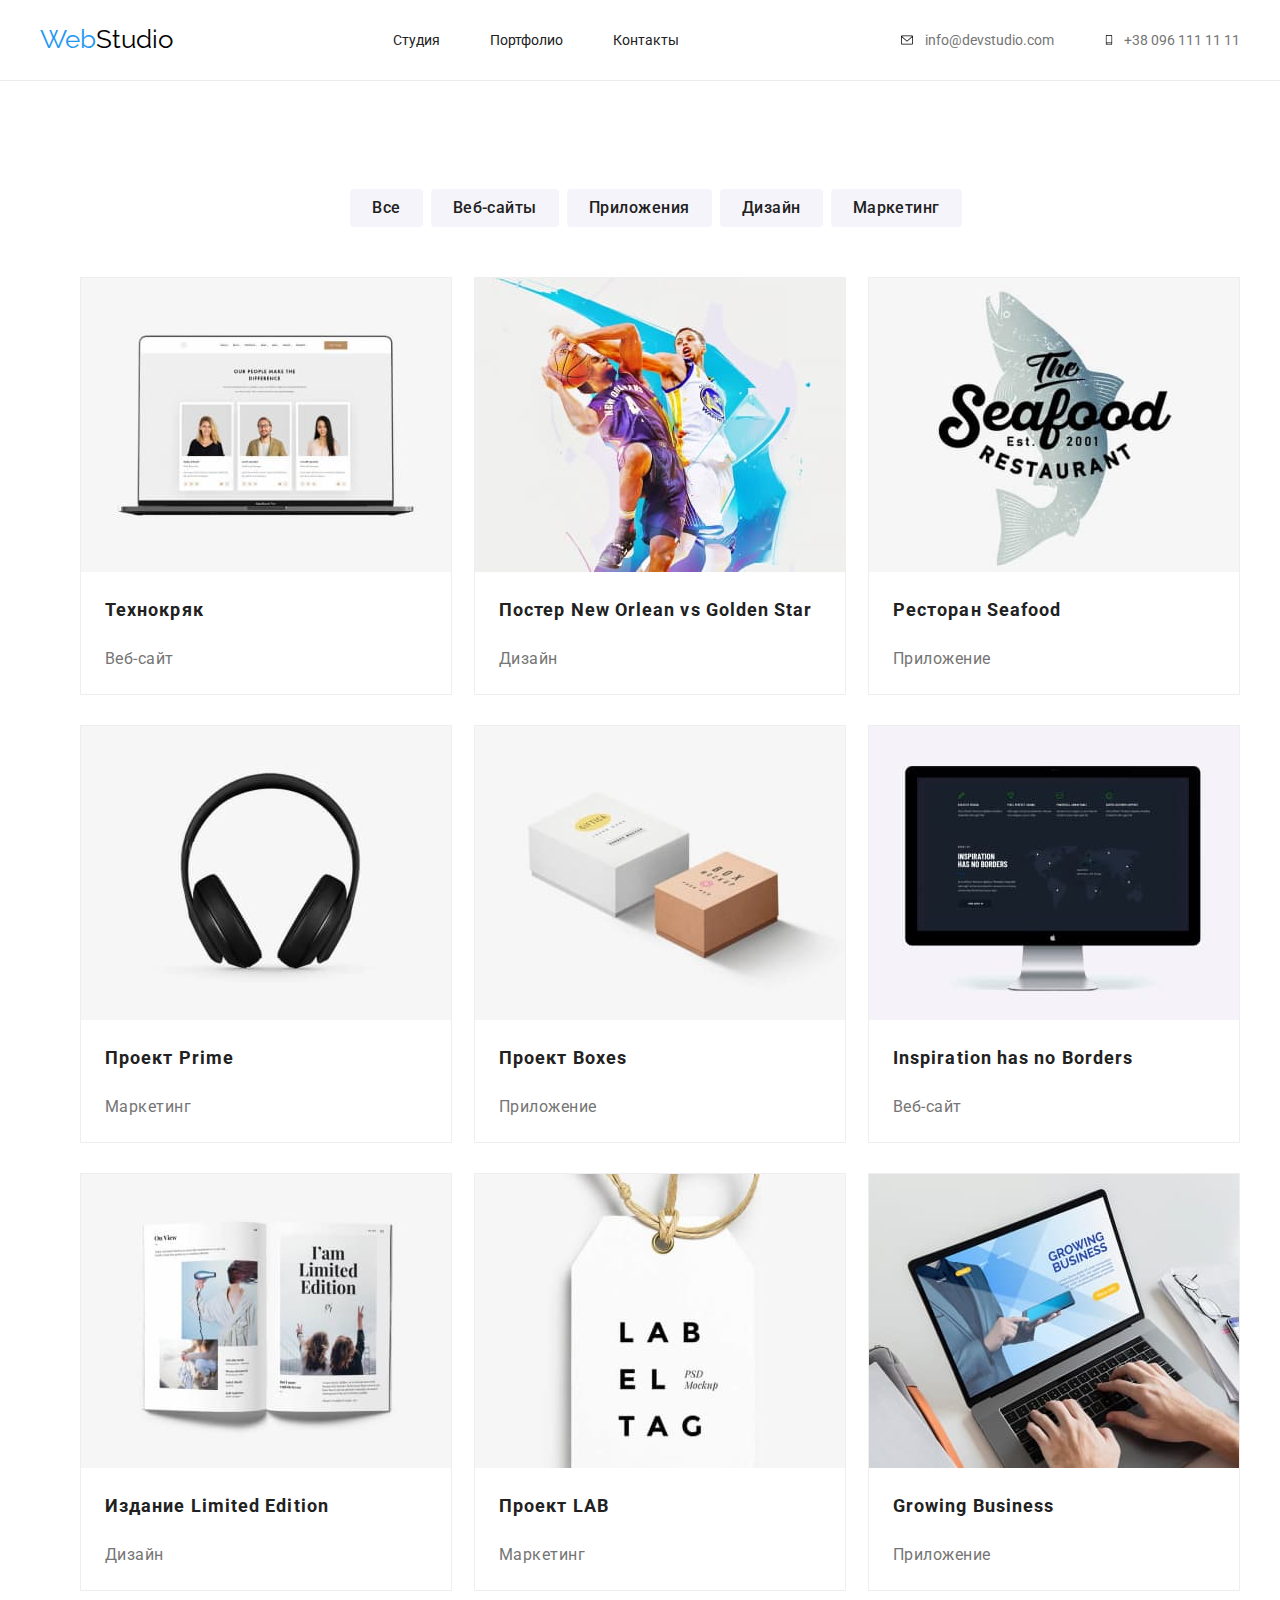
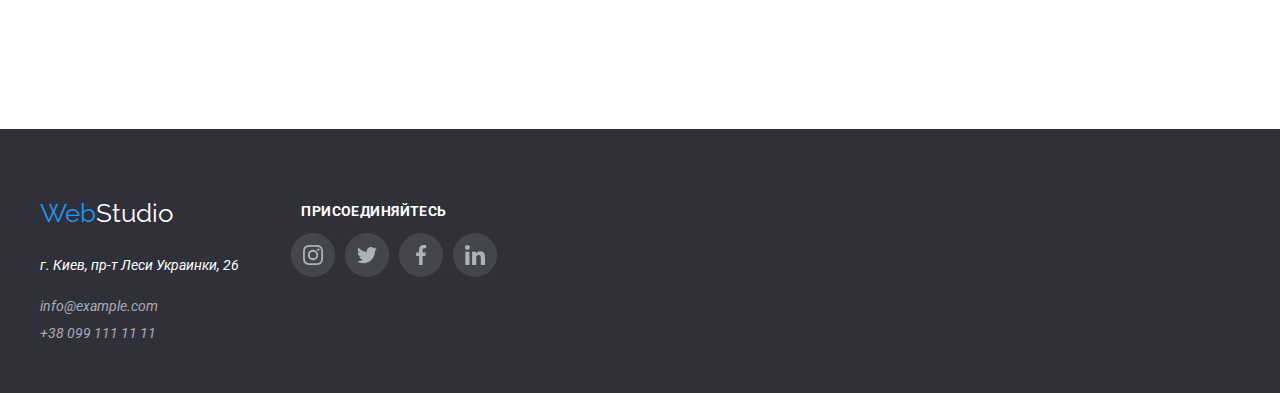
==== portfolio.html @ 05a822bf "new rep" ====
<!DOCTYPE html>
<html lang="ru">
<head>
    <meta charset="UTF-8">
    <meta http-equiv="X-UA-Compatible" content="IE=edge">
    <meta name="viewport" content="width=device-width, initial-scale=1.0">
    <title>Portfolio</title>
    <link rel="stylesheet" href="https://cdnjs.cloudflare.com/ajax/libs/modern-normalize/1.0.0/modern-normalize.min.css"/>
    <link rel="preconnect" href="https://fonts.gstatic.com">
    <link href="https://fonts.googleapis.com/css2?family=Raleway:wght@700&family=Roboto:wght@400;500;700;900&display=swap" rel="stylesheet">
    <link rel="stylesheet" href="./css/style.css"/>
</head>
<body>
    <header class="header">
        <div class="container">
            <nav class="menu">
                <a href="index.html" class="logo" lang="en"> <span>Web</span>Studio</a>
                <ul class="nav-list">
                    <li class="nav-list-item"><a href="index.html">Студия</a></li>
                    <li class="nav-list-item"><a href="portfolio.html">Портфолио</a></li>
                    <li class="nav-list-item"><a href="">Контакты</a></li>
                </ul>
                <ul class="link">
                    <li class="nav-link-item"><a href="mailto:info@devstudio.com"><svg class="mail-icon">
                        <use href="./images/icons/sprite.svg#icon-envelope"></use>
                        </svg>info@devstudio.com</a>
                    </li>
                    <li class="nav-link-item"><a href="tel:+380961111111"><svg class="phone-icon">
                        <use href="./images/icons/sprite.svg#icon-smartphone"></use>
                        </svg>+38 096 111 11 11</a>
                    </li>  
                </ul>
            </nav>
        </div>     
    </header>
    <main>
        <section class="section">
            <div class="container">
                <h2 hidden>Портфолио</h2>
                <ul class="filters">
                    <li><button type="button" class="filter-button active">Все</button></li>
                    <li><button type="button" class="filter-button">Веб-сайты</button></li>
                    <li><button type="button" class="filter-button">Приложения</button></li>
                    <li><button type="button" class="filter-button">Дизайн</button></li>
                    <li><button type="button" class="filter-button">Маркетинг</button></li>
                </ul> 
                <ul class="card-portfolio-list">
                    <li class="card-portfolio">
                        <img src="./images/imga.jpg" width="370" alt="images">
                        <div class="card-info">   
                            <h3 class="card-portfolio-title">Технокряк</h3>
                            <p class="card-portfolio-text" >Веб-сайт</p>
                        </div>
                    </li>
                    <li class="card-portfolio">
                        <img src="./images/imgb.jpg" width="370" alt="images">
                        <div class="card-info">
                            <h3 class="card-portfolio-title">Постер New Orlean vs Golden Star</h3>
                            <p class="card-portfolio-text" >Дизайн</p>
                        </div>
                    </li>
                    <li class="card-portfolio">
                        <img src="./images/imgc.jpg" width="370" alt="images">
                        <div class="card-info">    
                            <h3 class="card-portfolio-title">Ресторан Seafood</h3>
                            <p class="card-portfolio-text" >Приложение</p>
                        </div>
                    </li>
                    <li class="card-portfolio"> 
                        <img src="./images/imgd.jpg" width="370" alt="images">
                        <div class="card-info">
                            <h3 class="card-portfolio-title">Проект Prime</h3>
                            <p class="card-portfolio-text" >Маркетинг</p>
                        </div>
                    </li>
                    <li class="card-portfolio">
                        <img src="./images/imge.jpg" width="370" alt="images">
                        <div class="card-info">    
                            <h3 class="card-portfolio-title">Проект Boxes</h3>
                            <p class="card-portfolio-text" >Приложение</p>
                        </div>
                    </li>
                    <li class="card-portfolio">
                        <img src="./images/imgf.jpg" width="370" alt="images">
                        <div class="card-info">    
                            <h3 class="card-portfolio-title">Inspiration has no Borders</h3>
                            <p class="card-portfolio-text" >Веб-сайт</p>
                        </div>
                    </li>
                    <li class="card-portfolio">
                        <img src="./images/imgg.jpg" width="370" alt="images">
                        <div class="card-info">    
                            <h3 class="card-portfolio-title">Издание Limited Edition</h3>
                            <p class="card-portfolio-text" >Дизайн</p>
                        </div>
                    </li>
                    <li class="card-portfolio">
                        <img src="./images/imgh.jpg" width="370" alt="images">
                        <div class="card-info">        
                            <h3 class="card-portfolio-title">Проект LAB</h3>
                            <p class="card-portfolio-text" >Маркетинг</p>
                        </div>
                    </li>
                    <li class="card-portfolio">
                        <img src="./images/imgi.jpg" width="370" alt="images">
                        <div class="card-info">        
                            <h3 class="card-portfolio-title">Growing Business</h3>
                            <p class="card-portfolio-text" >Приложение</p>
                        </div>
                    </li>
                </ul>
            </div>
        </section>
    </main>
    <footer class="footer">
        <div class="footer-container">
            <div class="address-container">
                <a href="index.html" class="logo" lang="en"><span>Web</span><span class="logo-white">Studio</span></a>
                <address class="address">
                    <p class="text-address">г. Киев, пр-т Леси Украинки, 26</p>
                    <ul class="link-address">
                        <li class="address-link-item">
                            <a href="mailto:info@example.com">info@example.com</a>
                        </li>
                        <li class="address-link-item">
                            <a href="tel:+380991111111">+38 099 111 11 11</a>
                        </li>
                    </ul>
                </address>
            </div>    
            <div class="social-container">
                <h3 class="footer-title">присоединяйтесь</h3>
                <ul class="footer-icon-list">
                    <li class="footer-icon-list-item"><a href="#"></a><svg class="icon">
                        <use href="./images/icons/sprite.svg#icon-instagram"></use>
                    </svg></li>
                    <li class="footer-icon-list-item"><a href="#"></a><svg class="icon">
                        <use href="./images/icons/sprite.svg#icon-twitter"></use>
                    </svg></li>
                    <li class="footer-icon-list-item"><a href="#"></a><svg class="icon">
                        <use href="./images/icons/sprite.svg#icon-facebook"></use>
                    </svg></li>
                    <li class="footer-icon-list-item"><a href="#"></a><svg class="icon">
                        <use href="./images/icons/sprite.svg#icon-linkedin"></use>
                    </svg></li>
                </ul>
            </div>
        </div>
    </footer>
</body>
</html>
---- css/style.css ----
:root {
  --main-font: "Roboto";
  --accent-font: "Raleway";
  --main-text-color: #212121;
  --text-color: #757575;
  --color-blue: #2196f3;
  --color-white: #ffffff;
  --gray-color: #2f303a;
  --light-gray: #F5F4FA;
  --black: #000;
  --border-color: #EEE;
  --icon-color: #AFB1B8;
}
*::before,
*::after {
  box-sizing: border-box;
  margin: 0;
  padding: 0;
}
body {
  font-family: var(--main-font);
  color: var(--main-text-color);
  font-size: 14px;
  line-height: 1.9;
  font-style: normal;
}
ul {
  list-style: none;
}
a {
  color: inherit;
  text-decoration: none;
}
img {
  display: block;
  max-width: 100%;
  height: auto;
}
.container,
.container-hero,
.footer-container {
  width: 1200px;
  margin: 0 auto;
}
.section,
.section-hero,
.team-section,
.client-section {
  padding: 94px 0;
}
button {
  border: none;

}
/* HEADER STYLES */
.header {
  border-bottom: rgba(236, 236, 236, 1) solid 1px;
}
.menu {
  display: flex;
  flex-direction: row;
  justify-content: space-between;
  align-items: center;
}
.link {
  color: var(--text-color);
}
.nav-list,
.link {
  display: flex;
  flex-direction: row;
  justify-content: space-between;
  align-items: center;
  height: 16px;
  margin: 32px 0px;
  padding: 0px;
}
.nav-list a:hover,
.nav-list a:focus,
.nav-list a:active,
.link a:hover,
.link a:focus,
.link a:active {
  color: var(--color-blue);
}
.nav-link-item:not(:last-child),
.nav-list-item:not(:last-child) {
  margin-right: 50px;
}
.nav-link-item a {
  display: flex;
  align-items: center;
}
.mail-icon {
  display: inline-block;
  width: 16px;
  height: 12px;
  margin-right: 10px;
}
.mail-icon:hover,
.phone-icon:hover {
  fill: var(--color-blue);
}
.phone-icon {
  width: 10px;
  height: 16px;
  margin-right: 10px;
}
.logo {
  font-family: var(--accent-font);
  font-weight: 700px;
  font-size: 26px;
  line-height: 1,383;
  letter-spacing: 3%;
  color: var(--black);
}  
.logo span {
  color: var(--color-blue);
}
/* HEADER STYLES */
/* MAIN STYLE*/
/* HERO*/
.section-hero {
  background-image: linear-gradient( to right, rgba(47, 48, 58, 0.4), rgba(47, 48, 58, 0.4) ), url(../images/bgheroimg.jpg);
  max-width: 1600px;
}
.container-hero {
  display: flex;
  flex-direction: column;
  justify-content: center;
  align-items: center;
  padding: 106px 0px;
}
.title-hero {
  font-family: var(--main-font);
  font-weight: 900;
  font-size: 44px;
  line-height: 60px;
  text-align: center;
  letter-spacing: 0.06em;
  text-transform: uppercase;
  color: var(--color-white);
  max-width: 700px;
  margin-bottom: 30px;
}
.hero-button {
  border-radius: 4px;
  cursor: pointer;
  background-color: var(--color-blue);
  color: var(--color-white);
  width: 200px;
  height: 50px;
}
.hero-button:hover,
.hero-button:focus,
.hero-button:active {
  background-color: var(--color-blue);
  color: var(--color-white);
}
/* HERO*/
/*FILTERS-BUTTON*/
.filters {
  display: flex;
  justify-content: center;
  margin-bottom: 50px;
}
.filter-button {
  padding: 6px 22px;
  background-color: var(--light-gray);
  border-radius: 4px;
  font-family: Roboto;
  font-style: normal;
  font-weight: 500;
  font-size: 16px;
  line-height: 26px;
  text-align: center;
  letter-spacing: 0.03em;
  color: var(--main-text-color);
  margin-right: 8px;
  cursor: pointer;
}
.filter-button:hover,
.filter-button:focus,
.filter-button:active {
  background-color: var(--color-blue);
  color: var(--color-white);
  box-shadow: 0px 3px 1px rgba(0, 0, 0, 0.1), 0px 1px 2px rgba(0, 0, 0, 0.08), 0px 2px 2px rgba(0, 0, 0, 0.12);
  border-radius: 4px;
}
/*FILTERS-BUTTON*/
.specifics-list,
.business {
  display: flex;
  justify-content: space-between;
  padding-left: 0px;
}
.specifics-list-item:not(:last-child),
.business:not(:last-child) {
  margin-right: 30px;
}
.specifics-icon-box {
  width: 270px;
  height: 120px;
  background: var(--light-gray);
  border-radius: 4px;
}
.specifics-icon {
  width: 70px;
  height: 70px;
  margin: 25px 100px;
}
.specifics-list {
  border-radius: 4px;
}
.specifics-title {
  display: flex;
  justify-content: flex-start;
  font-weight: bold;
  font-size: 14px;
  line-height: 16px;
  letter-spacing: 0.03em;
  text-transform: uppercase;
  margin-bottom: 10px;
}
.specifics-text {
  font-family: var(--main-font);
  line-height: 24px;
  letter-spacing: 0.03em;
}
.business-title,
.team-title,
.client-title {
  font-weight: bold;
  font-size: 36px;
  line-height: 42px;
  text-align: center;
  letter-spacing: 0.03em;
  margin-bottom: 50px;
}
/*TEAM*/
.team-cards {
  background: var(--color-white);
  box-shadow: 0px 1px 3px rgba(0, 0, 0, 0.12), 0px 1px 1px rgba(0, 0, 0, 0.14), 0px 2px 1px rgba(0, 0, 0, 0.2);
  border-radius: 0px 0px 4px 4px;
  width: 270px;
  height: 428px;
}
.team-list {
  display: flex;
  justify-content: space-between;
  margin-left: 30px;
}
.team-name {
  font-weight: 500;
  font-size: 16px;
  line-height: 19px;
  text-align: center;
  letter-spacing: 0.03em;
  margin: 30px 0px 10px 0px;
}
.profession {
  font-weight: normal;
  font-size: 16px;
  line-height: 19px;
  text-align: center;
  letter-spacing: 0.03em;
  color: var(--text-color);
  margin-bottom: 30px;
}
.team-section {
  background-color: var(--light-gray);
}
.card-portfolio-list {
  display: flex;
  justify-content: space-between;
  flex-wrap: wrap;
} 
.card-info {
  margin: 20px 24px;
} 
.card-portfolio {
  border: 1px var(--border-color) solid;
  margin-bottom: 30px;
}
.card-portfolio:hover,
.card-portfolio:focus {
  background: #FFFFFF;
  border: 1px solid #EEEEEE;
  box-sizing: border-box;
  box-shadow: 0px 1px 1px rgba(0, 0, 0, 0.12), 0px 4px 4px rgba(0, 0, 0, 0.06), 1px 4px 6px rgba(0, 0, 0, 0.16);
}
.card-portfolio-title {
  font-family: Roboto;
  font-size: 18px;
  line-height: 36px;
  letter-spacing: 0.06em;
  color: var(--main-text-color);
  margin-bottom: 4px;
}
.card-portfolio-text{
  font-size: 16px;
  line-height: 30px;
  letter-spacing: 0.03em;
  color: var(--text-color);
}
.icon {
  fill: var(--icon-color);
  width: 20px;
  height: 20px;
  margin: 12px 12px;
}
.icon:hover,
.icon:focus {
  fill: var(--color-white);
  cursor: pointer;
}
.icon-list,
.footer-icon-list {
  display: flex;
  justify-content: center;
}
.icon-list-item {
  display: flex;
  justify-content: center;
  width: 44px;
  height: 44px;
  border-radius: 50px;
  background-color: var(--color-white);
}
.icon-list-item:hover,
.icon-list-item:focus {
  background-color: var(--color-blue);
  cursor: pointer;
}
.icon-list-item:not,
.footer-icon-list-item:not(:last-child) {
  margin-right: 10px;
}
.client-section {
  background-color: var(--color-white);
}
.client-list {
  display: flex;
  justify-content: space-between;
}
.client-icon {
  fill: var(--icon-color);
  width: 106px;
  height: 60px;
  margin: 16px 32px;
}
.client-icon:hover,
.client-icon:focus {
  fill: var(--color-blue);
}
.client-list-item {
  width: 170px;
  height: 92px;
  border: 1px solid #AFB1B8;
  box-sizing: border-box;
  border-radius: 4px;
}
.client-list-item:hover,
.client-list-item:focus{
  border: 1px solid var(--color-blue);
}
/* MAIN STYLE*/
/* FOOTER*/
.footer {
  background-color: var(--gray-color);
  padding: 60px 0px 60px 0px;
}
.footer-container {
  display: flex;
}
span.logo-white {
  color: var(--color-white);
}
.address {
  justify-content: flex-start;
  width: 231px;
  height: 81px;
}
.social-container {
  width: 206px;
  height: 80px;
}
.text-address {
  color: var(--color-white);
}
.link-address {
  color: rgba(255, 255, 255, 0.6);
  padding-left: 0px;
}
.footer-title {
  display: flex;
  justify-content: center;
  font-family: var(--main-font);
  font-weight: bold;
  font-size: 14px;
  line-height: 16px;
  letter-spacing: 0.03em;
  text-transform: uppercase;
  color: var(--color-white);
}
.footer-icon-list-item {
  display: flex;
  justify-content: center;
  width: 44px;
  height: 44px;
  border-radius: 50px;
  background-color: rgba(255, 255, 255, 0.1);
}
.footer-icon-list-item:hover,
.footer-icon-list-item:focus{
  background-color: var(--color-blue);
  cursor: pointer;
}
.footer-icon-list-item:not(:last-child) {
  margin-right: 10px;
}

/* FOOTER* /
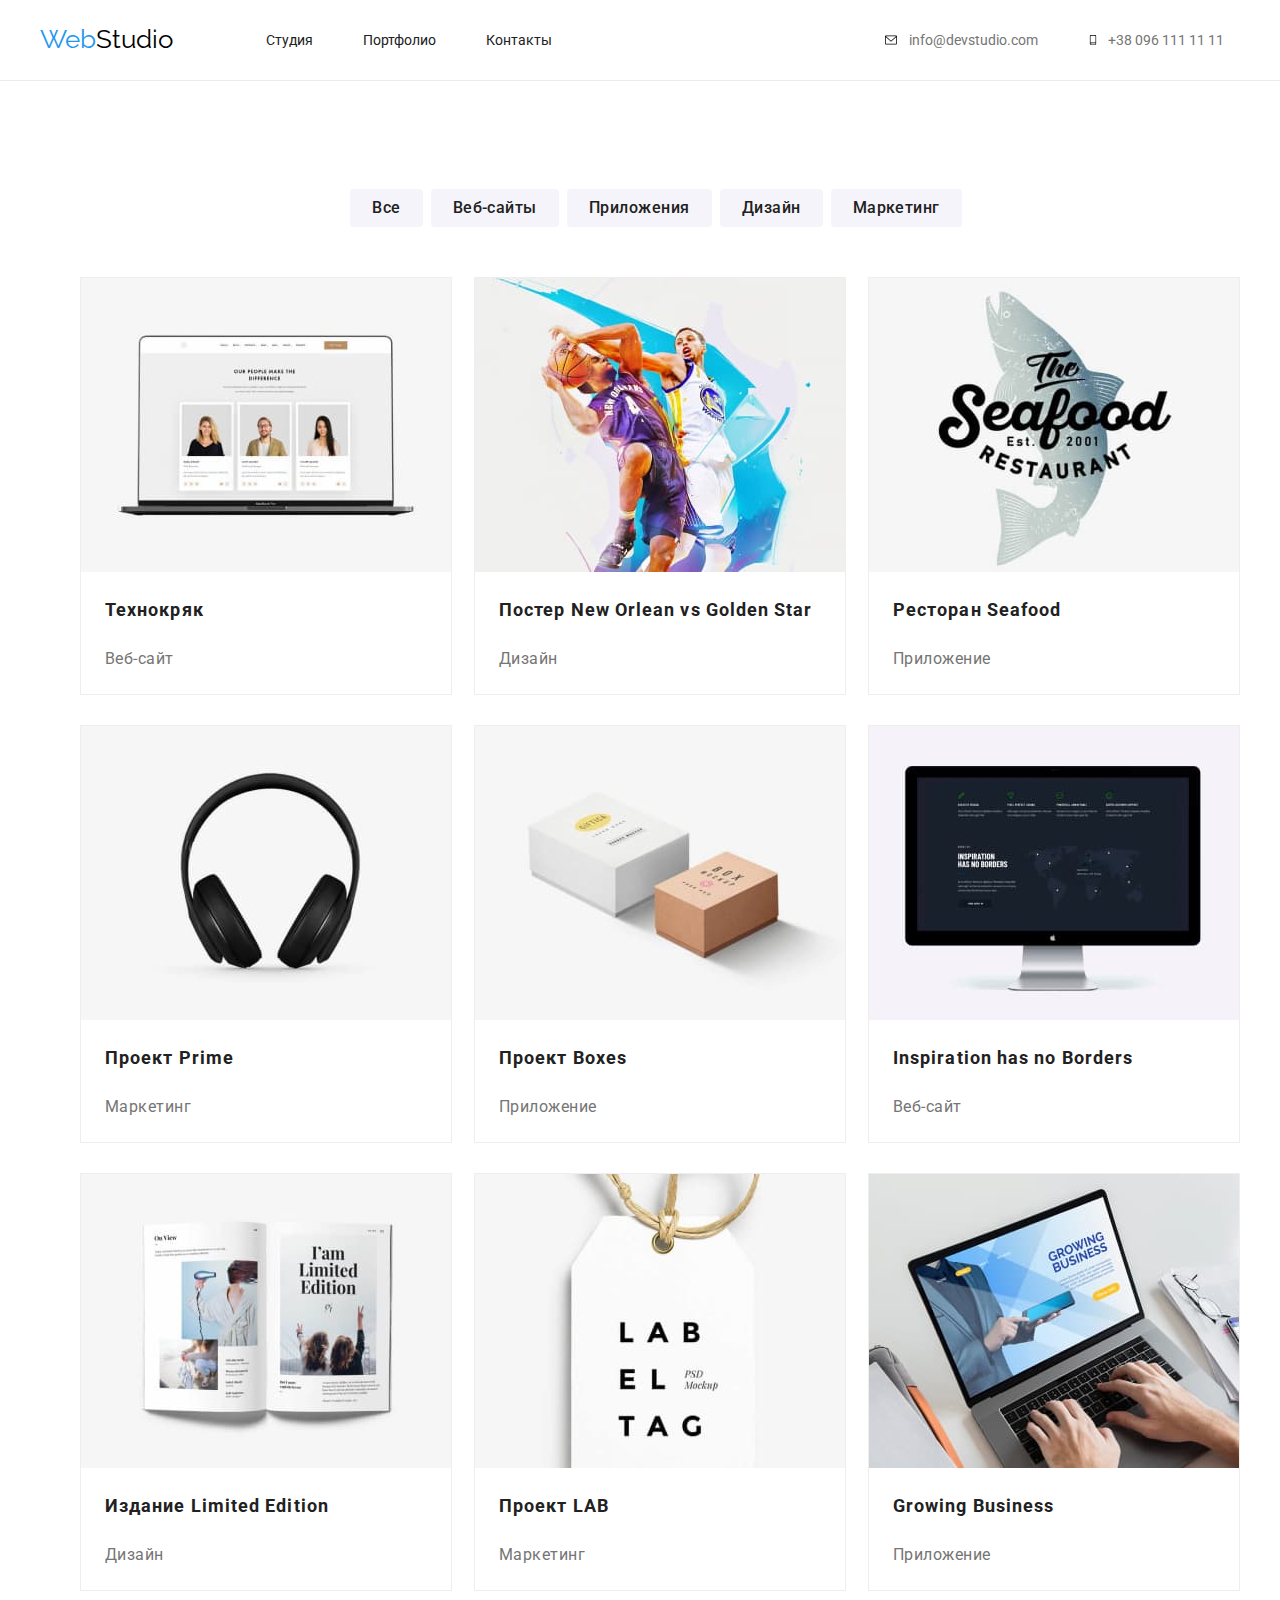
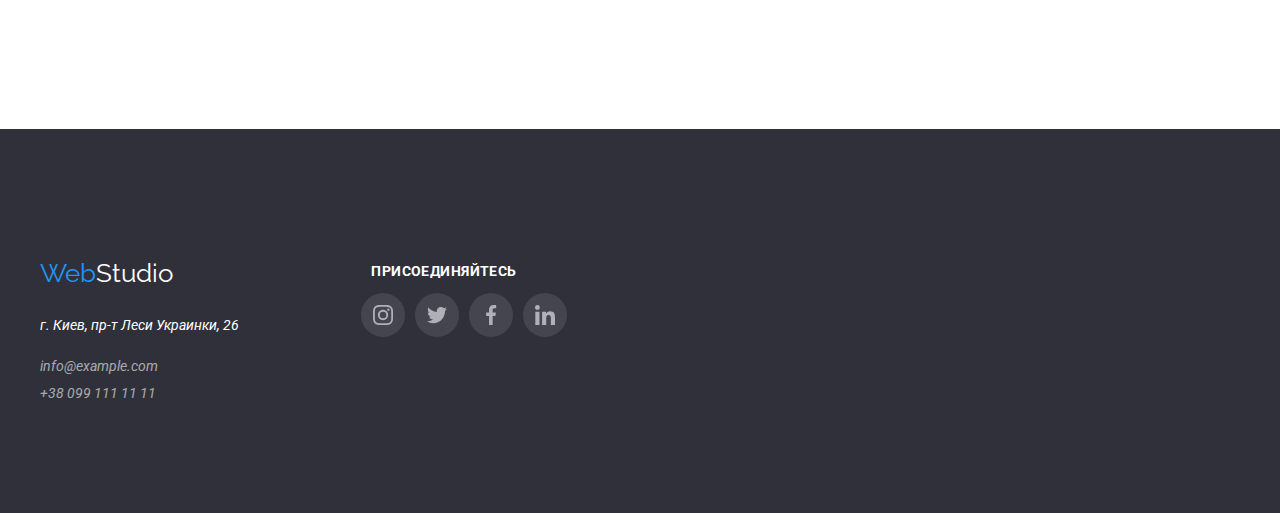
==== commit d1898fc6: "fixed business" ====
--- a/portfolio.html
+++ b/portfolio.html
@@ -113,8 +113,8 @@
         </section>
     </main>
     <footer class="footer">
-        <div class="footer-container">
-            <div class="address-container">
+        <div class="container footer">
+            <div class="address-box">
                 <a href="index.html" class="logo" lang="en"><span>Web</span><span class="logo-white">Studio</span></a>
                 <address class="address">
                     <p class="text-address">г. Киев, пр-т Леси Украинки, 26</p>
@@ -128,7 +128,7 @@
                     </ul>
                 </address>
             </div>    
-            <div class="social-container">
+            <div class="social-box">
                 <h3 class="footer-title">присоединяйтесь</h3>
                 <ul class="footer-icon-list">
                     <li class="footer-icon-list-item"><a href="#"></a><svg class="icon">
--- a/css/style.css
+++ b/css/style.css
@@ -1,4 +1,3 @@
-
 :root {
   --main-font: "Roboto";
   --accent-font: "Raleway";
@@ -7,10 +6,10 @@
   --color-blue: #2196f3;
   --color-white: #ffffff;
   --gray-color: #2f303a;
-  --light-gray: #F5F4FA;
+  --light-gray: #f5f4fa;
   --black: #000;
-  --border-color: #EEE;
-  --icon-color: #AFB1B8;
+  --border-color: #eee;
+  --icon-color: #afb1b8;
 }
 *::before,
 *::after {
@@ -37,21 +36,15 @@
   max-width: 100%;
   height: auto;
 }
-.container,
-.container-hero,
-.footer-container {
+.container {
   width: 1200px;
   margin: 0 auto;
 }
-.section,
-.section-hero,
-.team-section,
-.client-section {
+.section {
   padding: 94px 0;
 }
 button {
   border: none;
-
 }
 /* HEADER STYLES */
 .header {
@@ -60,30 +53,43 @@
 .menu {
   display: flex;
   flex-direction: row;
-  justify-content: space-between;
   align-items: center;
+  height: 80px;
+}
+.logo {
+  font-family: var(--accent-font);
+  font-weight: 700px;
+  font-size: 26px;
+  line-height: 1, 383;
+  letter-spacing: 3%;
+  color: var(--black);
+  margin-right: 93px;
+}
+
+.logo span {
+  color: var(--color-blue);
+}
+
+.nav-list {
+  display: flex;
+  padding: 0px;
+  margin-right: 331px;
 }
 .link {
+  display: flex;
+  padding: 0px;
   color: var(--text-color);
 }
-.nav-list,
-.link {
-  display: flex;
-  flex-direction: row;
-  justify-content: space-between;
-  align-items: center;
-  height: 16px;
-  margin: 32px 0px;
-  padding: 0px;
-}
-.nav-list a:hover,
-.nav-list a:focus,
-.nav-list a:active,
-.link a:hover,
-.link a:focus,
-.link a:active {
+.nav-list-item:hover,
+.nav-list-item:focus,
+.nav-list-item:active,
+.link :hover,
+.link :focus,
+.link :active {
   color: var(--color-blue);
-}
+  transition-duration: var(--color-blue), cubic-bezier(0.4, 0, 0.2, 1), 250ms;
+}
+
 .nav-link-item:not(:last-child),
 .nav-list-item:not(:last-child) {
   margin-right: 50px;
@@ -97,35 +103,26 @@
   width: 16px;
   height: 12px;
   margin-right: 10px;
-}
-.mail-icon:hover,
-.phone-icon:hover {
-  fill: var(--color-blue);
+  transition-duration: var(--color-blue) 250ms;
 }
 .phone-icon {
   width: 10px;
   height: 16px;
   margin-right: 10px;
 }
-.logo {
-  font-family: var(--accent-font);
-  font-weight: 700px;
-  font-size: 26px;
-  line-height: 1,383;
-  letter-spacing: 3%;
-  color: var(--black);
-}  
-.logo span {
-  color: var(--color-blue);
+.mail-icon:hover,
+.phone-icon:hover {
+  fill: var(--color-blue);
+  transition-duration: var(--color-blue), cubic-bezier(0.4, 0, 0.2, 1), 250ms;
 }
 /* HEADER STYLES */
 /* MAIN STYLE*/
 /* HERO*/
-.section-hero {
-  background-image: linear-gradient( to right, rgba(47, 48, 58, 0.4), rgba(47, 48, 58, 0.4) ), url(../images/bgheroimg.jpg);
+.section.hero {
+  background-image: linear-gradient(to right, rgba(47, 48, 58, 0.4), rgba(47, 48, 58, 0.4)), url(../images/bgheroimg.jpg);
   max-width: 1600px;
 }
-.container-hero {
+.container.hero {
   display: flex;
   flex-direction: column;
   justify-content: center;
@@ -151,12 +148,16 @@
   color: var(--color-white);
   width: 200px;
   height: 50px;
+  transition-duration: 250ms;
 }
 .hero-button:hover,
 .hero-button:focus,
 .hero-button:active {
-  background-color: var(--color-blue);
-  color: var(--color-white);
+  color: var(--color-white);
+  background: var(--color-blue);
+  box-shadow: 0px 4px 4px rgba(0, 0, 0, 0.15);
+  border-radius: 4px;
+  transition-duration: var(--color-blue), cubic-bezier(0.4, 0, 0.2, 1), 250ms;
 }
 /* HERO*/
 /*FILTERS-BUTTON*/
@@ -189,6 +190,7 @@
   border-radius: 4px;
 }
 /*FILTERS-BUTTON*/
+/* SPECIFICS */
 .specifics-list,
 .business {
   display: flex;
@@ -199,6 +201,27 @@
 .business:not(:last-child) {
   margin-right: 30px;
 }
+  
+.thumb {
+  position: relative;
+  overflow: hidden;
+}
+.label {
+  position: absolute;
+  bottom: 0px;
+  width: 370px;
+  height: 70px;
+  color: #ffffff;
+  font-size: 14px;
+  line-height: 16px;
+  text-align: center;
+  letter-spacing: 0.03em;
+  text-transform: uppercase;
+  background: rgba(47, 48, 58, 0.8); 
+  margin: 0px;
+  padding: 27px 0px; 
+}
+
 .specifics-icon-box {
   width: 270px;
   height: 120px;
@@ -228,6 +251,8 @@
   line-height: 24px;
   letter-spacing: 0.03em;
 }
+/* SPECIFICS */
+/* TITLE */
 .business-title,
 .team-title,
 .client-title {
@@ -238,10 +263,12 @@
   letter-spacing: 0.03em;
   margin-bottom: 50px;
 }
+/* TITLE */
 /*TEAM*/
 .team-cards {
   background: var(--color-white);
-  box-shadow: 0px 1px 3px rgba(0, 0, 0, 0.12), 0px 1px 1px rgba(0, 0, 0, 0.14), 0px 2px 1px rgba(0, 0, 0, 0.2);
+  box-shadow: 0px 1px 3px rgba(0, 0, 0, 0.12), 0px 1px 1px rgba(0, 0, 0, 0.14),
+    0px 2px 1px rgba(0, 0, 0, 0.2);
   border-radius: 0px 0px 4px 4px;
   width: 270px;
   height: 428px;
@@ -268,27 +295,28 @@
   color: var(--text-color);
   margin-bottom: 30px;
 }
-.team-section {
+.section.team {
   background-color: var(--light-gray);
 }
 .card-portfolio-list {
   display: flex;
   justify-content: space-between;
   flex-wrap: wrap;
-} 
+}
 .card-info {
   margin: 20px 24px;
-} 
+}
 .card-portfolio {
   border: 1px var(--border-color) solid;
   margin-bottom: 30px;
 }
 .card-portfolio:hover,
 .card-portfolio:focus {
-  background: #FFFFFF;
-  border: 1px solid #EEEEEE;
+  background: #ffffff;
+  border: 1px solid #eeeeee;
   box-sizing: border-box;
   box-shadow: 0px 1px 1px rgba(0, 0, 0, 0.12), 0px 4px 4px rgba(0, 0, 0, 0.06), 1px 4px 6px rgba(0, 0, 0, 0.16);
+  transition-duration: var(--color-blue), cubic-bezier(0.4, 0, 0.2, 1), 250ms;
 }
 .card-portfolio-title {
   font-family: Roboto;
@@ -298,7 +326,7 @@
   color: var(--main-text-color);
   margin-bottom: 4px;
 }
-.card-portfolio-text{
+.card-portfolio-text {
   font-size: 16px;
   line-height: 30px;
   letter-spacing: 0.03em;
@@ -314,6 +342,7 @@
 .icon:focus {
   fill: var(--color-white);
   cursor: pointer;
+  transition-duration: var(--color-blue), cubic-bezier(0.4, 0, 0.2, 1), 250ms;
 }
 .icon-list,
 .footer-icon-list {
@@ -332,11 +361,13 @@
 .icon-list-item:focus {
   background-color: var(--color-blue);
   cursor: pointer;
-}
-.icon-list-item:not,
+  transition-duration: var(--color-blue), cubic-bezier(0.4, 0, 0.2, 1), 250ms;
+}
+.icon-list-item:not(:last-child),
 .footer-icon-list-item:not(:last-child) {
   margin-right: 10px;
 }
+/* TEAM */
 .client-section {
   background-color: var(--color-white);
 }
@@ -353,16 +384,17 @@
 .client-icon:hover,
 .client-icon:focus {
   fill: var(--color-blue);
+  transition-duration: var(--color-blue), cubic-bezier(0.4, 0, 0.2, 1), 250ms;
 }
 .client-list-item {
   width: 170px;
   height: 92px;
-  border: 1px solid #AFB1B8;
+  border: 1px solid #afb1b8;
   box-sizing: border-box;
   border-radius: 4px;
 }
 .client-list-item:hover,
-.client-list-item:focus{
+.client-list-item:focus {
   border: 1px solid var(--color-blue);
 }
 /* MAIN STYLE*/
@@ -371,7 +403,7 @@
   background-color: var(--gray-color);
   padding: 60px 0px 60px 0px;
 }
-.footer-container {
+.container.footer {
   display: flex;
 }
 span.logo-white {
@@ -382,7 +414,10 @@
   width: 231px;
   height: 81px;
 }
-.social-container {
+.address-box {
+  margin-right: 70px;
+}
+.social-box {
   width: 206px;
   height: 80px;
 }
@@ -413,13 +448,13 @@
   background-color: rgba(255, 255, 255, 0.1);
 }
 .footer-icon-list-item:hover,
-.footer-icon-list-item:focus{
+.footer-icon-list-item:focus {
   background-color: var(--color-blue);
   cursor: pointer;
+  transition-duration: var(--color-blue), cubic-bezier(0.4, 0, 0.2, 1), 250ms;
 }
 .footer-icon-list-item:not(:last-child) {
   margin-right: 10px;
 }
-
 /* FOOTER* /
 
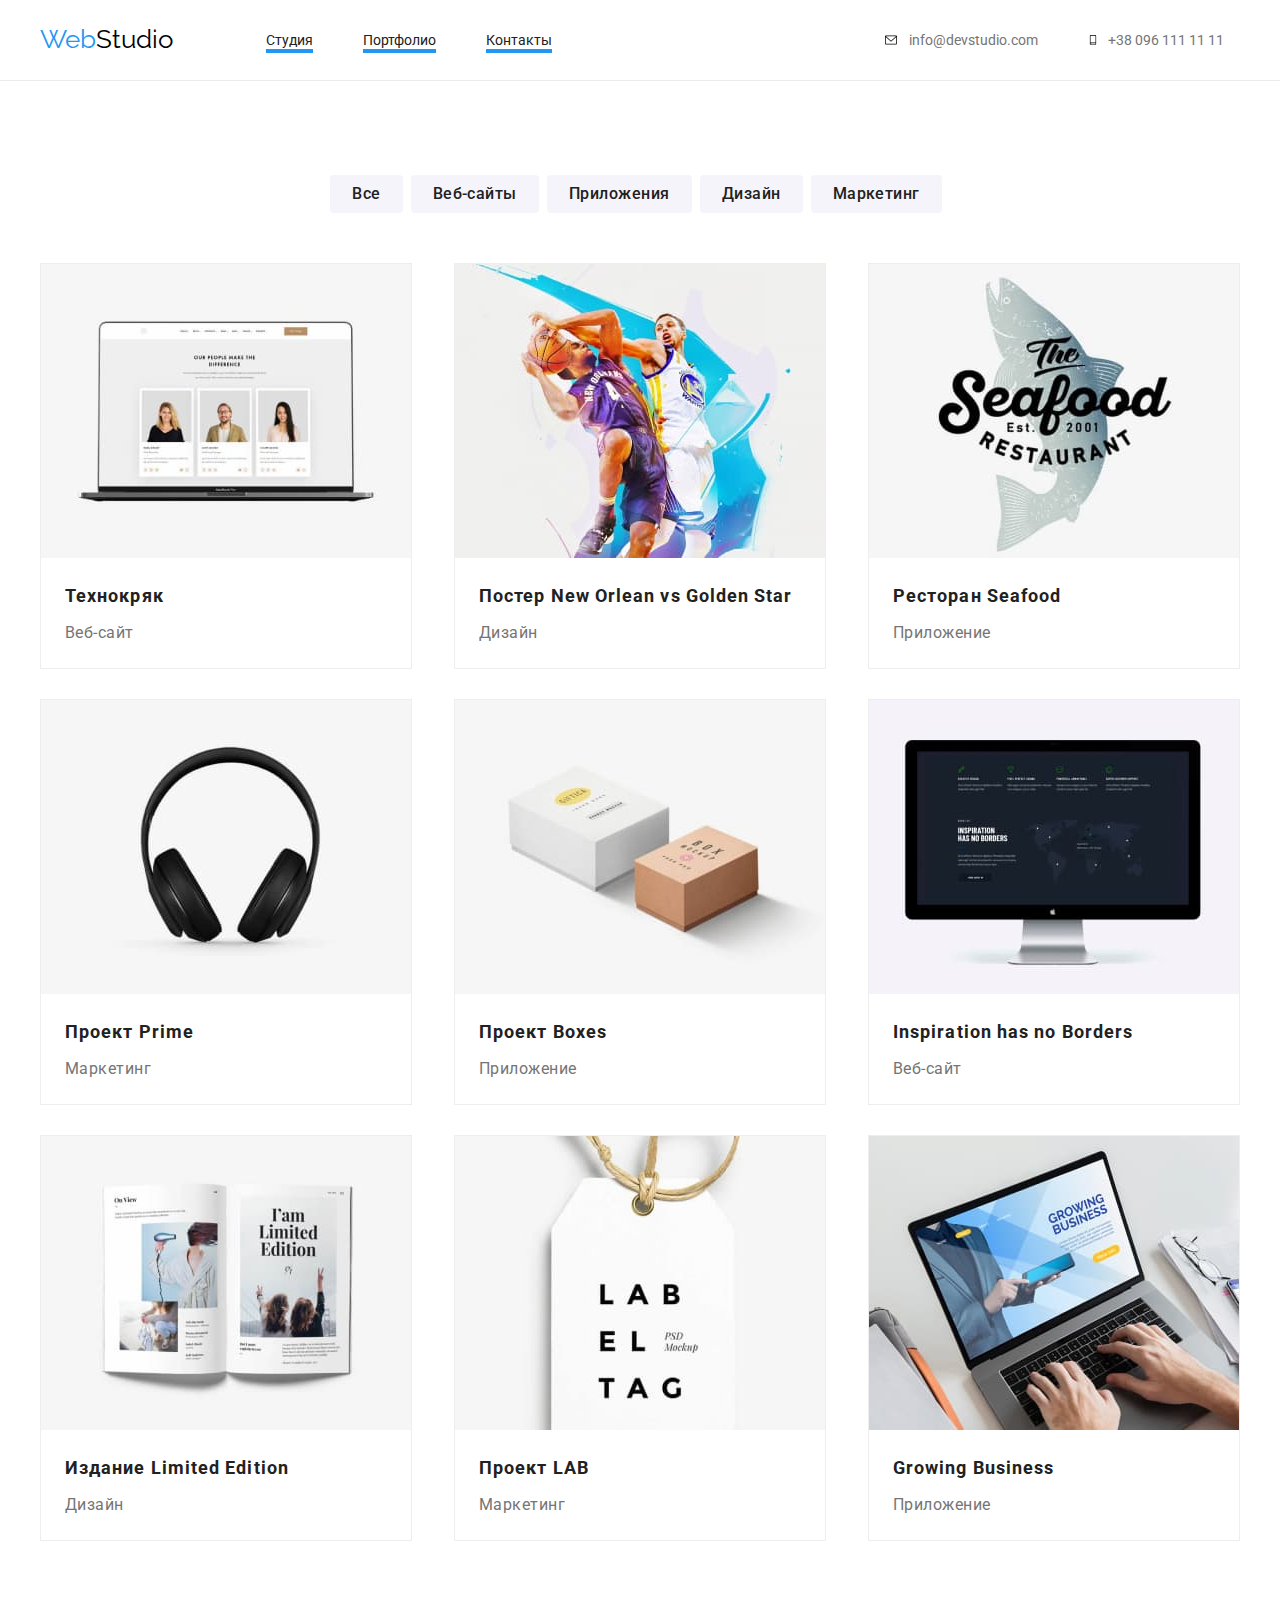
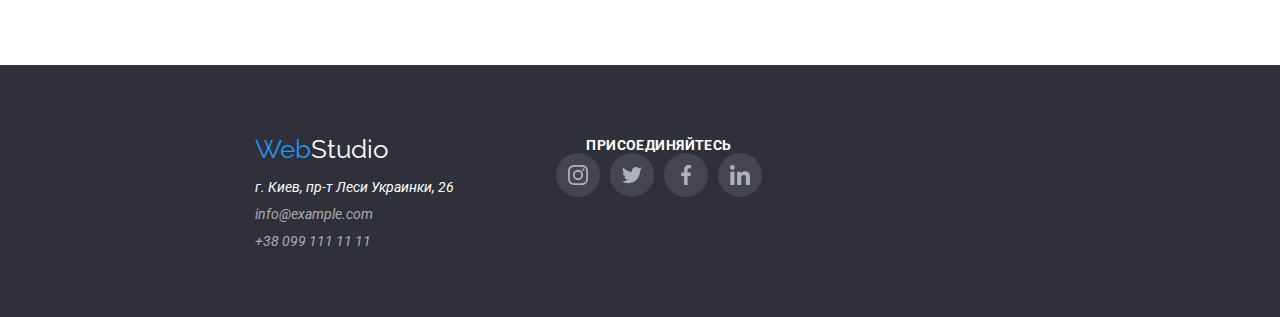
==== commit 01052af7: "add after" ====
--- a/portfolio.html
+++ b/portfolio.html
@@ -46,67 +46,130 @@
                 </ul> 
                 <ul class="card-portfolio-list">
                     <li class="card-portfolio">
-                        <img src="./images/imga.jpg" width="370" alt="images">
-                        <div class="card-info">   
-                            <h3 class="card-portfolio-title">Технокряк</h3>
-                            <p class="card-portfolio-text" >Веб-сайт</p>
-                        </div>
-                    </li>
-                    <li class="card-portfolio">
-                        <img src="./images/imgb.jpg" width="370" alt="images">
-                        <div class="card-info">
-                            <h3 class="card-portfolio-title">Постер New Orlean vs Golden Star</h3>
-                            <p class="card-portfolio-text" >Дизайн</p>
-                        </div>
-                    </li>
-                    <li class="card-portfolio">
-                        <img src="./images/imgc.jpg" width="370" alt="images">
-                        <div class="card-info">    
-                            <h3 class="card-portfolio-title">Ресторан Seafood</h3>
-                            <p class="card-portfolio-text" >Приложение</p>
-                        </div>
-                    </li>
-                    <li class="card-portfolio"> 
-                        <img src="./images/imgd.jpg" width="370" alt="images">
-                        <div class="card-info">
-                            <h3 class="card-portfolio-title">Проект Prime</h3>
-                            <p class="card-portfolio-text" >Маркетинг</p>
-                        </div>
-                    </li>
-                    <li class="card-portfolio">
-                        <img src="./images/imge.jpg" width="370" alt="images">
-                        <div class="card-info">    
-                            <h3 class="card-portfolio-title">Проект Boxes</h3>
-                            <p class="card-portfolio-text" >Приложение</p>
-                        </div>
-                    </li>
-                    <li class="card-portfolio">
-                        <img src="./images/imgf.jpg" width="370" alt="images">
-                        <div class="card-info">    
-                            <h3 class="card-portfolio-title">Inspiration has no Borders</h3>
-                            <p class="card-portfolio-text" >Веб-сайт</p>
-                        </div>
-                    </li>
-                    <li class="card-portfolio">
-                        <img src="./images/imgg.jpg" width="370" alt="images">
-                        <div class="card-info">    
-                            <h3 class="card-portfolio-title">Издание Limited Edition</h3>
-                            <p class="card-portfolio-text" >Дизайн</p>
-                        </div>
-                    </li>
-                    <li class="card-portfolio">
-                        <img src="./images/imgh.jpg" width="370" alt="images">
-                        <div class="card-info">        
-                            <h3 class="card-portfolio-title">Проект LAB</h3>
-                            <p class="card-portfolio-text" >Маркетинг</p>
-                        </div>
-                    </li>
-                    <li class="card-portfolio">
-                        <img src="./images/imgi.jpg" width="370" alt="images">
-                        <div class="card-info">        
-                            <h3 class="card-portfolio-title">Growing Business</h3>
-                            <p class="card-portfolio-text" >Приложение</p>
-                        </div>
+                        <a href="#">
+                            <div class="wrapper-img">
+                                <img src="./images/imga.jpg" width="370" alt="images">
+                                <div class="overlay">
+                                    <p class="overlay-text">Технокряк это современная площадка распространения коронавируса. Компании используют эту платформу для цифрового шпионажа и атак на защищённые сервера конкурентов.</p>
+                                </div>
+                            </div>
+                            <div class="card-info">   
+                                <h3 class="card-portfolio-title">Технокряк</h3>
+                                <p class="card-portfolio-text" >Веб-сайт</p>
+                            </div>
+                        </a>
+                    </li>
+                    <li class="card-portfolio">
+                        <div class="wrapper-img">
+                        <a href="#">
+                                <img src="./images/imgb.jpg" width="370" alt="images">
+                                <div class="overlay">
+                                    <p class="overlay-text"></p>
+                                </div>
+                            </div>
+                            <div class="card-info">
+                                <h3 class="card-portfolio-title">Постер New Orlean vs Golden Star</h3>
+                                <p class="card-portfolio-text" >Дизайн</p>
+                            </div>
+                        </a> 
+                    </li>
+                    <li class="card-portfolio">
+                        <a href="#">
+                            <div class="wrapper-img">
+                                <img src="./images/imgc.jpg" width="370" alt="images">
+                                <div class="overlay">
+                                    <p class="overlay-text"></p>
+                                </div>
+                            </div>
+                            <div class="card-info">    
+                                <h3 class="card-portfolio-title">Ресторан Seafood</h3>
+                                <p class="card-portfolio-text" >Приложение</p>
+                            </div>
+                        </a>                            
+                    </li>
+                    <li class="card-portfolio">
+                        <a href="#">
+                            <div class="wrapper-img"> 
+                                <img src="./images/imgd.jpg" width="370" alt="images">
+                                <div class="overlay">
+                                    <p class="overlay-text"></p>
+                                </div>
+                            </div>  
+                            <div class="card-info">
+                                <h3 class="card-portfolio-title">Проект Prime</h3>
+                                <p class="card-portfolio-text" >Маркетинг</p>
+                            </div>
+                        </a>        
+                    </li>
+                    <li class="card-portfolio">
+                        <a href="#">
+                            <div class="wrapper-img">
+                                <img src="./images/imge.jpg" width="370" alt="images">
+                                <div class="overlay">
+                                    <p class="overlay-text"></p>
+                                </div>
+                            </div>
+                            <div class="card-info">    
+                                <h3 class="card-portfolio-title">Проект Boxes</h3>
+                                <p class="card-portfolio-text" >Приложение</p>
+                            </div>
+                        </a>
+                    </li>
+                    <li class="card-portfolio">
+                        <a href="#">
+                            <div class="wrapper-img">
+                                <img src="./images/imgf.jpg" width="370" alt="images">
+                                <div class="overlay">
+                                    <p class="overlay-text"></p>
+                                </div>
+                            </div>    
+                            <div class="card-info">    
+                                <h3 class="card-portfolio-title">Inspiration has no Borders</h3>
+                                <p class="card-portfolio-text" >Веб-сайт</p>
+                            </div>
+                        </a>
+                    </li>
+                    <li class="card-portfolio">
+                        <a href="#">
+                            <div class="wrapper-img">
+                                <img src="./images/imgg.jpg" width="370" alt="images">
+                                <div class="overlay">
+                                    <p class="overlay-text"></p>
+                                </div>
+                            </div>
+                            <div class="card-info">    
+                                <h3 class="card-portfolio-title">Издание Limited Edition</h3>
+                                <p class="card-portfolio-text" >Дизайн</p>
+                            </div>
+                        </a>  
+                    </li>
+                    <li class="card-portfolio">
+                        <a href="#">
+                            <div class="wrapper-img">
+                                <img src="./images/imgh.jpg" width="370" alt="images">
+                                <div class="overlay">
+                                    <p class="overlay-text"></p>
+                                </div>
+                            </div>
+                            <div class="card-info">        
+                                <h3 class="card-portfolio-title">Проект LAB</h3>
+                                <p class="card-portfolio-text" >Маркетинг</p>
+                            </div>                
+                        </a>
+                    </li>
+                    <li class="card-portfolio">
+                        <a href="#">
+                            <div class="wrapper-img">
+                                <img src="./images/imgi.jpg" width="370" alt="images">
+                                <div class="overlay">
+                                    <p class="overlay-text"></p>
+                                </div>
+                            </div>
+                            <div class="card-info">        
+                                <h3 class="card-portfolio-title">Growing Business</h3>
+                                <p class="card-portfolio-text" >Приложение</p>
+                            </div>
+                        </a>
                     </li>
                 </ul>
             </div>
--- a/css/style.css
+++ b/css/style.css
@@ -11,8 +11,12 @@
   --border-color: #eee;
   --icon-color: #afb1b8;
 }
-*::before,
-*::after {
+* {
+  margin: 0;
+  padding: 0;
+}
+::before,
+::after {
   box-sizing: border-box;
   margin: 0;
   padding: 0;
@@ -65,7 +69,17 @@
   color: var(--black);
   margin-right: 93px;
 }
-
+.nav-list-item::after {
+  content: '';
+  position: absolute;
+  width: 100%;
+  height: 4px;
+  left:0px;
+  bottom: 0px;
+  background: #2196F3;
+  border-radius: 2%;
+  margin-top: 28px;
+}  
 .logo span {
   color: var(--color-blue);
 }
@@ -76,44 +90,61 @@
   margin-right: 331px;
 }
 .link {
+  position: relative;
   display: flex;
   padding: 0px;
   color: var(--text-color);
 }
+.nav-list-item a {
+  transition-property: color;
+  transition-duration: 250ms;
+  transition-timing-function: cubic-bezier(0.4, 0, 0.2, 1);
+}
+.nav-list-item {
+  position: relative;
+}
+.nav-link-item a {
+  display: flex;
+  align-items: center;
+  transition-property: color;
+  transition-duration: 250ms;
+  transition-timing-function: cubic-bezier(0.4, 0, 0.2, 1);
+}
+
 .nav-list-item:hover,
 .nav-list-item:focus,
 .nav-list-item:active,
-.link :hover,
-.link :focus,
-.link :active {
+.nav-link-item:hover,
+.nav-link-item:focus,
+.nav-link-item:active {
   color: var(--color-blue);
-  transition-duration: var(--color-blue), cubic-bezier(0.4, 0, 0.2, 1), 250ms;
 }
 
 .nav-link-item:not(:last-child),
 .nav-list-item:not(:last-child) {
   margin-right: 50px;
 }
-.nav-link-item a {
-  display: flex;
-  align-items: center;
-}
+
 .mail-icon {
   display: inline-block;
   width: 16px;
   height: 12px;
   margin-right: 10px;
-  transition-duration: var(--color-blue) 250ms;
+  transition-property: color;
+  transition-duration: 250ms;
+  transition-timing-function: cubic-bezier(0.4, 0, 0.2, 1);
 }
 .phone-icon {
   width: 10px;
   height: 16px;
   margin-right: 10px;
+  transition-property: color;
+  transition-duration: 250ms;
+  transition-timing-function: cubic-bezier(0.4, 0, 0.2, 1);
 }
 .mail-icon:hover,
 .phone-icon:hover {
   fill: var(--color-blue);
-  transition-duration: var(--color-blue), cubic-bezier(0.4, 0, 0.2, 1), 250ms;
 }
 /* HEADER STYLES */
 /* MAIN STYLE*/
@@ -148,7 +179,9 @@
   color: var(--color-white);
   width: 200px;
   height: 50px;
-  transition-duration: 250ms;
+  transition-property: color;
+  transition-duration: 250ms;
+  transition-timing-function: cubic-bezier(0.4, 0, 0.2, 1);
 }
 .hero-button:hover,
 .hero-button:focus,
@@ -157,7 +190,6 @@
   background: var(--color-blue);
   box-shadow: 0px 4px 4px rgba(0, 0, 0, 0.15);
   border-radius: 4px;
-  transition-duration: var(--color-blue), cubic-bezier(0.4, 0, 0.2, 1), 250ms;
 }
 /* HERO*/
 /*FILTERS-BUTTON*/
@@ -180,6 +212,9 @@
   color: var(--main-text-color);
   margin-right: 8px;
   cursor: pointer;
+  transition-property: color;
+  transition-duration: 250ms;
+  transition-timing-function: cubic-bezier(0.4, 0, 0.2, 1);
 }
 .filter-button:hover,
 .filter-button:focus,
@@ -218,7 +253,6 @@
   letter-spacing: 0.03em;
   text-transform: uppercase;
   background: rgba(47, 48, 58, 0.8); 
-  margin: 0px;
   padding: 27px 0px; 
 }
 
@@ -298,6 +332,7 @@
 .section.team {
   background-color: var(--light-gray);
 }
+/* PRTFOLIO CSRDS */
 .card-portfolio-list {
   display: flex;
   justify-content: space-between;
@@ -309,6 +344,10 @@
 .card-portfolio {
   border: 1px var(--border-color) solid;
   margin-bottom: 30px;
+  transition-property: color;
+  transition-duration: 250ms;
+  transition-timing-function: cubic-bezier(0.4, 0, 0.2, 1);
+  
 }
 .card-portfolio:hover,
 .card-portfolio:focus {
@@ -337,12 +376,14 @@
   width: 20px;
   height: 20px;
   margin: 12px 12px;
+  transition-property: color;
+  transition-duration: 250ms;
+  transition-timing-function: cubic-bezier(0.4, 0, 0.2, 1);
 }
 .icon:hover,
 .icon:focus {
   fill: var(--color-white);
   cursor: pointer;
-  transition-duration: var(--color-blue), cubic-bezier(0.4, 0, 0.2, 1), 250ms;
 }
 .icon-list,
 .footer-icon-list {
@@ -356,17 +397,45 @@
   height: 44px;
   border-radius: 50px;
   background-color: var(--color-white);
+  transition-property: color;
+  transition-duration: 250ms;
+  transition-timing-function: cubic-bezier(0.4, 0, 0.2, 1);
 }
 .icon-list-item:hover,
 .icon-list-item:focus {
   background-color: var(--color-blue);
   cursor: pointer;
-  transition-duration: var(--color-blue), cubic-bezier(0.4, 0, 0.2, 1), 250ms;
+  
 }
 .icon-list-item:not(:last-child),
 .footer-icon-list-item:not(:last-child) {
   margin-right: 10px;
 }
+.wrapper-img {
+  position: relative;
+  overflow: hidden;
+}
+.overlay {
+  position: absolute;
+  top: 0px;
+  left: 0px;
+  width: 100%;
+  height: 100%;
+  background: rgba(33, 150, 243, 0.9);
+  padding: 63px 24px;
+  transform: translateY(100%);
+  transition: transform 250ms cubic-bezier(0.4, 0, 0.2, 1);
+}
+.overlay-text {
+  font-size: 18px;
+  line-height: 28px;
+  letter-spacing: 0.03em;
+  color: var(--color-white);
+}
+.card-portfolio:hover .overlay {
+  transform: translateY(0%);
+}
+/* PRTFOLIO CSRDS */
 /* TEAM */
 .client-section {
   background-color: var(--color-white);
@@ -380,11 +449,11 @@
   width: 106px;
   height: 60px;
   margin: 16px 32px;
+  transition-duration: 250ms;
 }
 .client-icon:hover,
 .client-icon:focus {
   fill: var(--color-blue);
-  transition-duration: var(--color-blue), cubic-bezier(0.4, 0, 0.2, 1), 250ms;
 }
 .client-list-item {
   width: 170px;
@@ -401,10 +470,10 @@
 /* FOOTER*/
 .footer {
   background-color: var(--gray-color);
-  padding: 60px 0px 60px 0px;
 }
 .container.footer {
   display: flex;
+  height: 252px;
 }
 span.logo-white {
   color: var(--color-white);
@@ -415,18 +484,18 @@
   height: 81px;
 }
 .address-box {
-  margin-right: 70px;
+  margin: 60px 70px 100px 215px;
 }
 .social-box {
   width: 206px;
   height: 80px;
+  margin: 72px 0 100px;
 }
 .text-address {
   color: var(--color-white);
 }
 .link-address {
   color: rgba(255, 255, 255, 0.6);
-  padding-left: 0px;
 }
 .footer-title {
   display: flex;
@@ -446,12 +515,14 @@
   height: 44px;
   border-radius: 50px;
   background-color: rgba(255, 255, 255, 0.1);
+  transition-property: color;
+  transition-duration: 250ms;
+  transition-timing-function: cubic-bezier(0.4, 0, 0.2, 1);
 }
 .footer-icon-list-item:hover,
 .footer-icon-list-item:focus {
   background-color: var(--color-blue);
   cursor: pointer;
-  transition-duration: var(--color-blue), cubic-bezier(0.4, 0, 0.2, 1), 250ms;
 }
 .footer-icon-list-item:not(:last-child) {
   margin-right: 10px;
